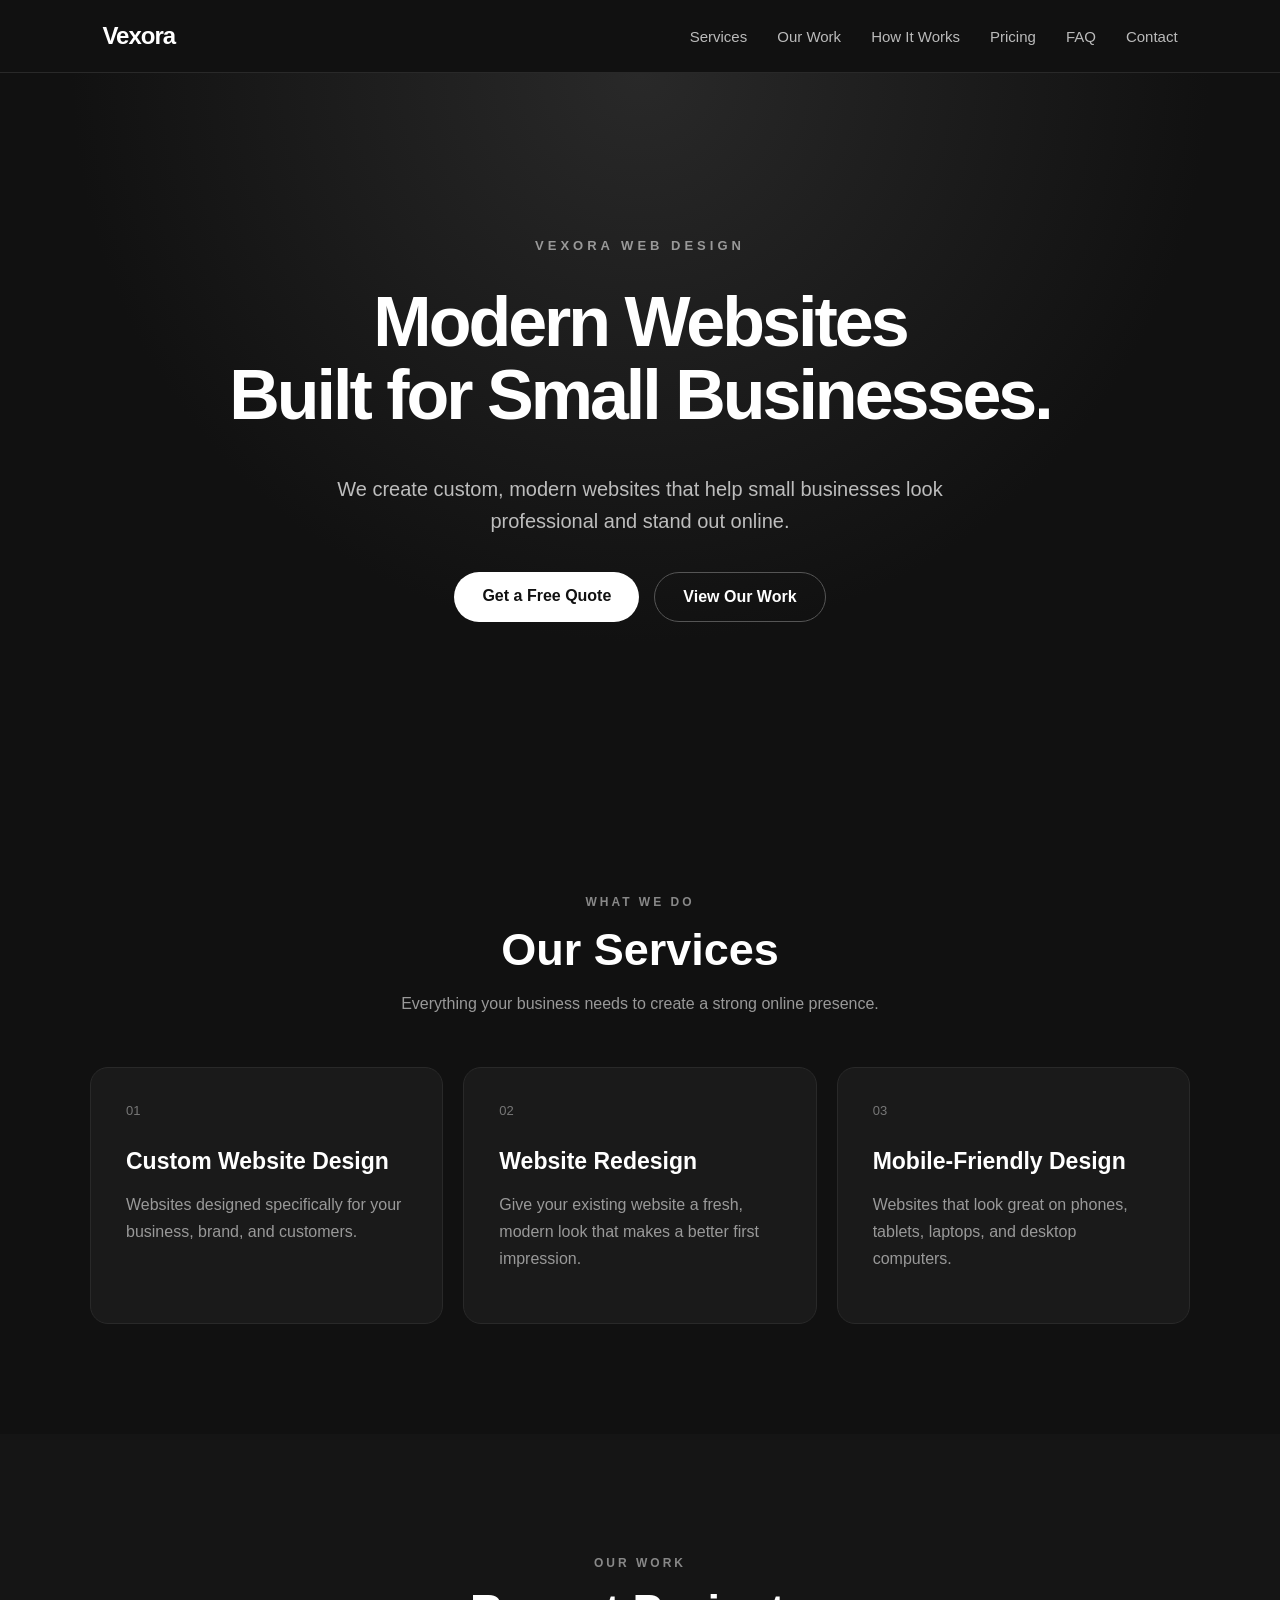
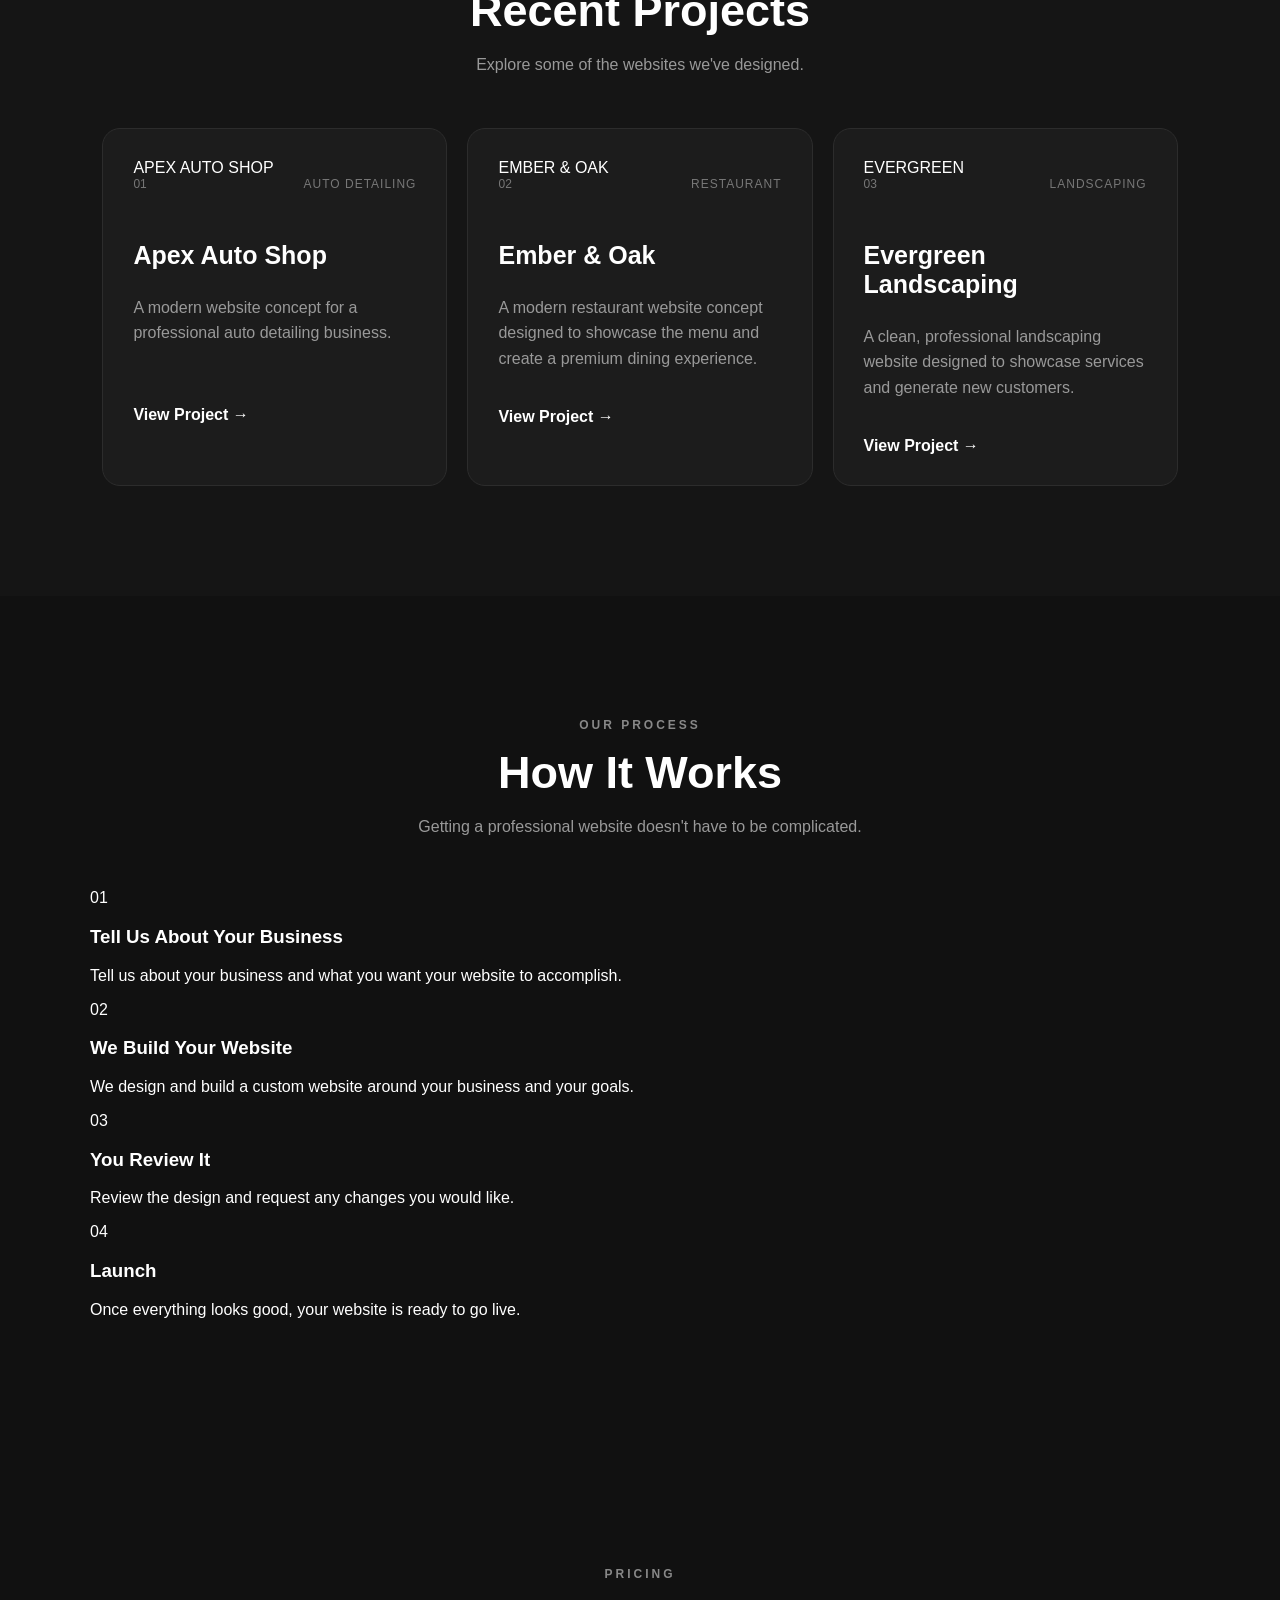
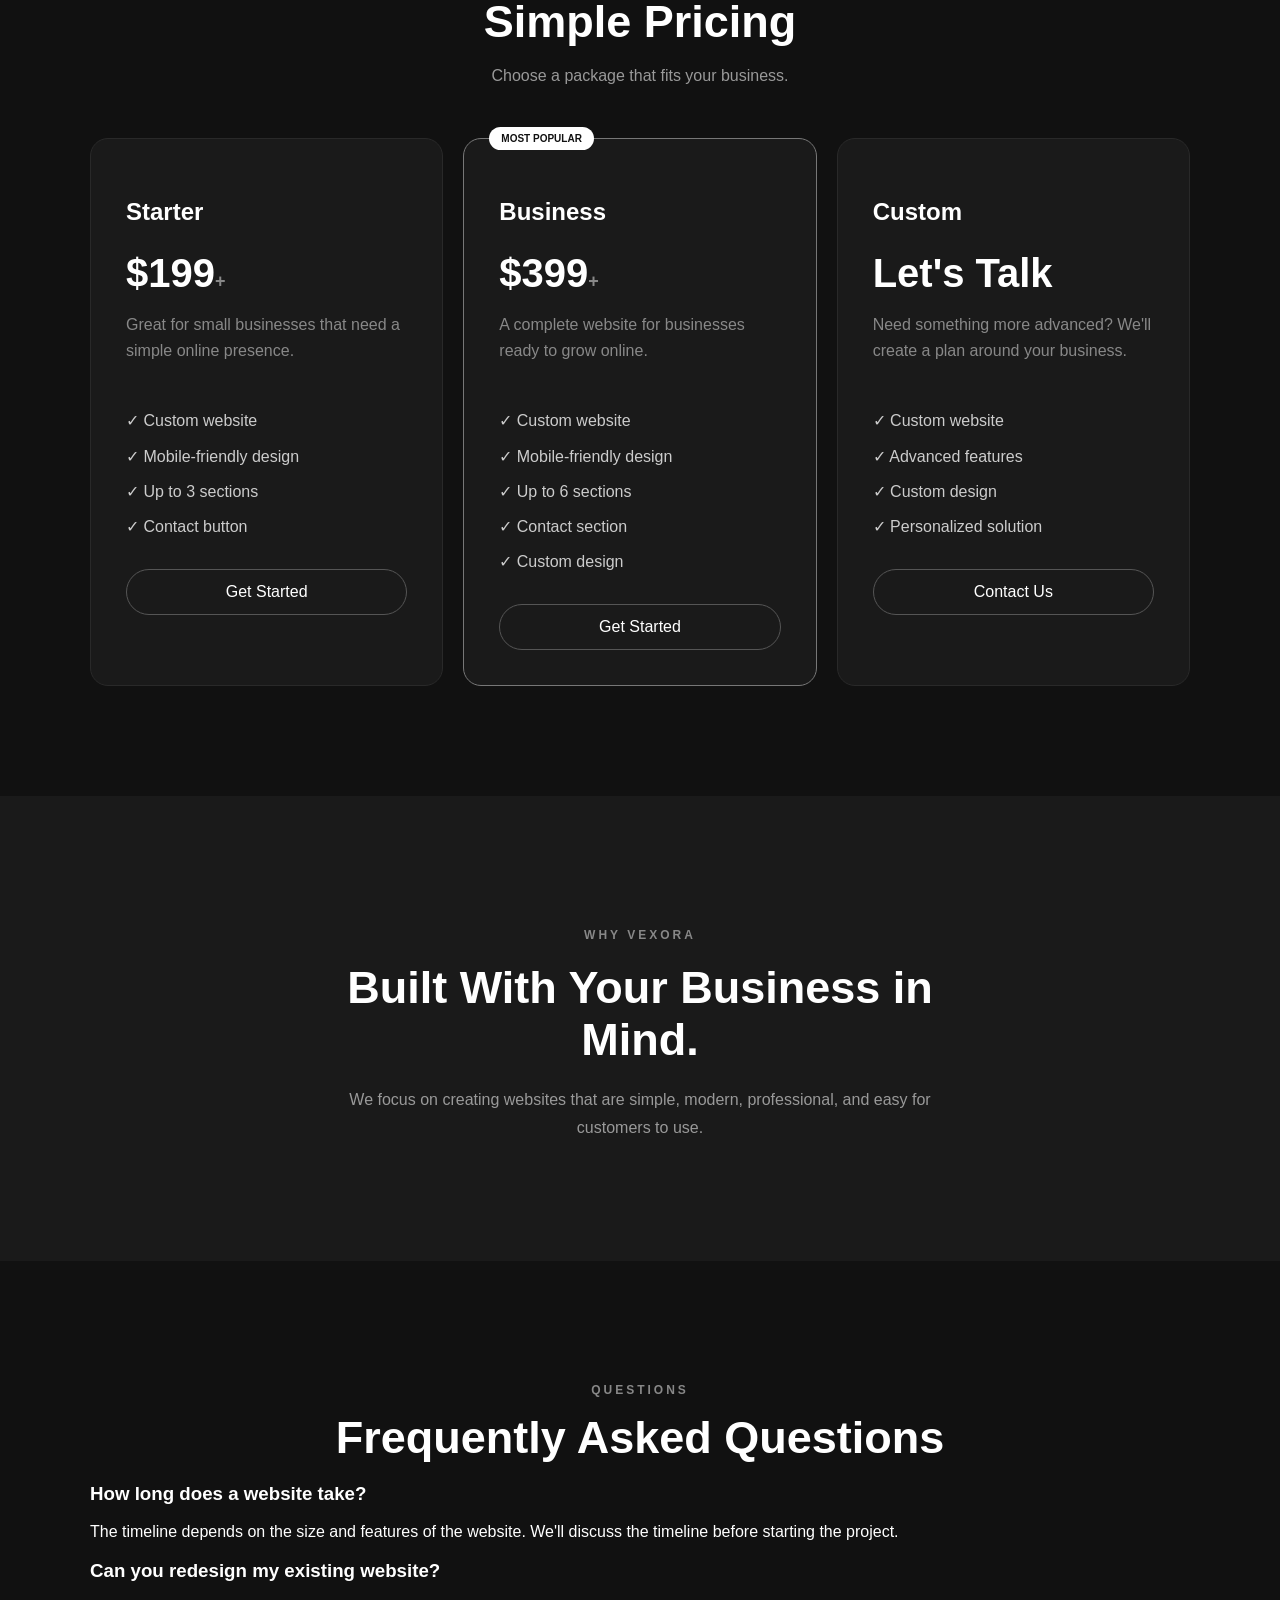
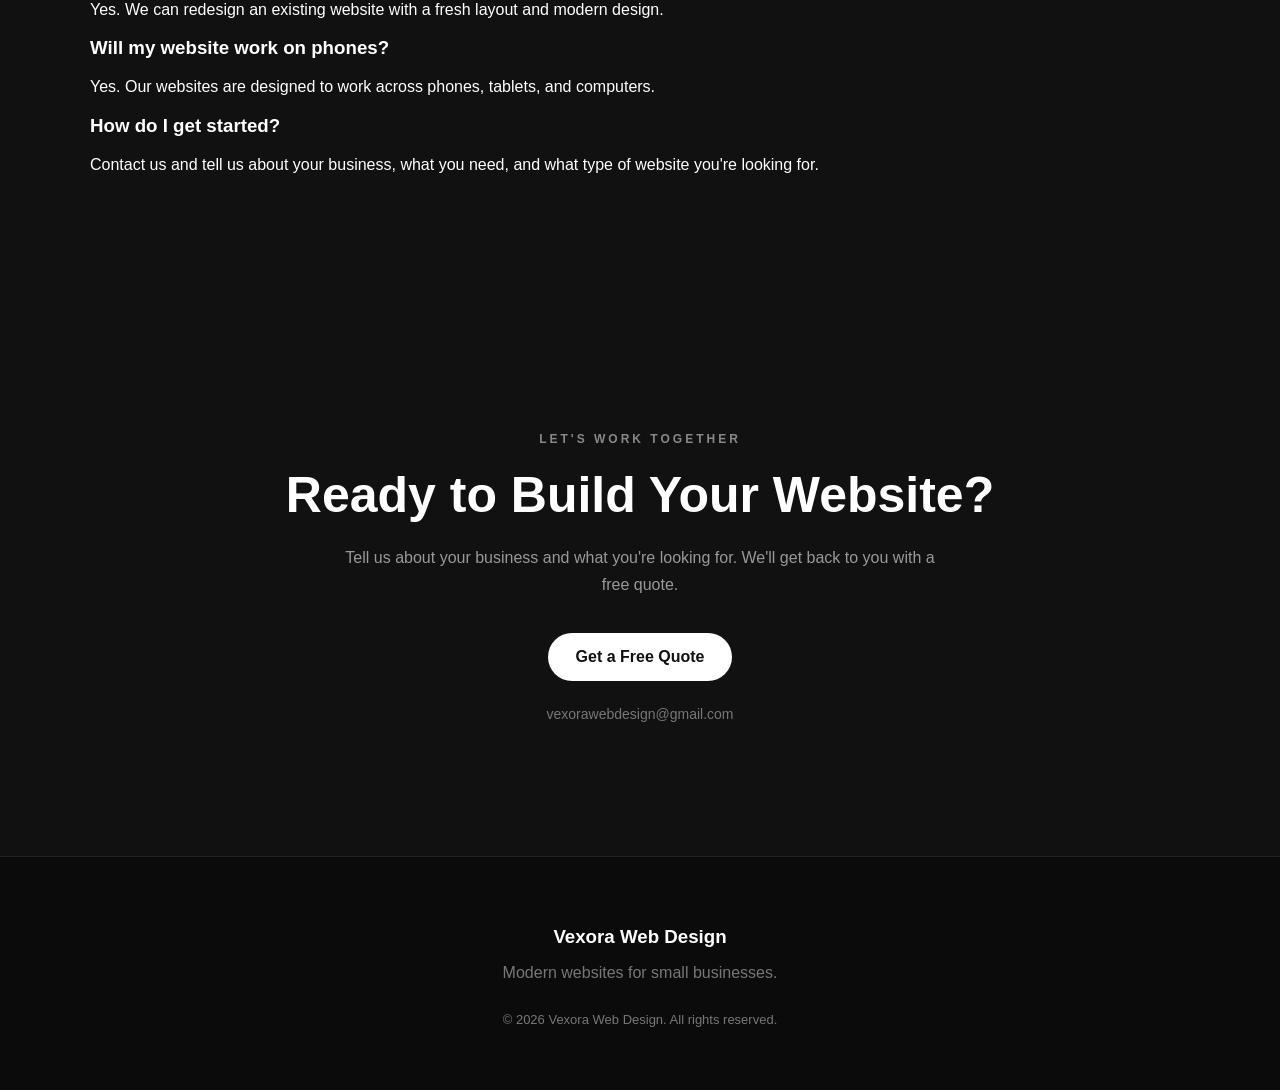
==== index.html @ 52851a5e "Add files via upload" ====
<!DOCTYPE html>
<html lang="en">

<head>
    <meta charset="UTF-8">
    <meta name="viewport" content="width=device-width, initial-scale=1.0">

    <title>Vexora Web Design | Modern Websites for Small Businesses</title>

    <link rel="stylesheet" href="StyleVexoraPortfolio.css">
</head>

<body>

    <!-- Navigation -->
    <nav>

        <h2>Vexora</h2>

        <div class="nav-links">
            <a href="#services">Services</a>
            <a href="#work">Our Work</a>
            <a href="#process">How It Works</a>
            <a href="#pricing">Pricing</a>
            <a href="#faq">FAQ</a>
            <a href="#contact">Contact</a>
        </div>

    </nav>


    <!-- Hero -->
    <section class="hero">

        <p class="eyebrow">VEXORA WEB DESIGN</p>

        <h1>
            Modern Websites<br>
            Built for Small Businesses.
        </h1>

        <p class="hero-text">
            We create custom, modern websites that help small businesses
            look professional and stand out online.
        </p>

        <div class="hero-buttons">

            <a href="#contact" class="primary-button">
                Get a Free Quote
            </a>

            <a href="#work" class="secondary-button">
                View Our Work
            </a>

        </div>

    </section>


    <!-- Services -->
    <section id="services" class="section">

        <p class="section-label">WHAT WE DO</p>

        <h2>Our Services</h2>

        <p class="section-description">
            Everything your business needs to create a strong online presence.
        </p>

        <div class="services">

            <div class="card">

                <div class="icon">01</div>

                <h3>Custom Website Design</h3>

                <p>
                    Websites designed specifically for your business,
                    brand, and customers.
                </p>

            </div>


            <div class="card">

                <div class="icon">02</div>

                <h3>Website Redesign</h3>

                <p>
                    Give your existing website a fresh, modern look
                    that makes a better first impression.
                </p>

            </div>


            <div class="card">

                <div class="icon">03</div>

                <h3>Mobile-Friendly Design</h3>

                <p>
                    Websites that look great on phones, tablets,
                    laptops, and desktop computers.
                </p>

            </div>

        </div>

    </section>


    <!-- Our Work -->
    <section id="work" class="section work-section">

        <p class="section-label">OUR WORK</p>

        <h2>Recent Projects</h2>

        <p class="section-description">
            Explore some of the websites we've designed.
        </p>


        <div class="portfolio">


            <!-- Apex -->

            <div class="project">

                <div class="project-preview auto-preview">
                    <span>APEX AUTO SHOP</span>
                </div>

                <div class="project-top">
                    <span>01</span>
                    <span class="project-type">AUTO DETAILING</span>
                </div>

                <h3>Apex Auto Shop</h3>

                <p>
                    A modern website concept for a professional
                    auto detailing business.
                </p>

                <a href="../AutoShopDemo/AutoShopDemo.html"
                   class="project-link">
                    View Project →
                </a>

            </div>


            <!-- Restaurant -->

            <div class="project">

                <div class="project-preview restaurant-preview">
                    <span>EMBER & OAK</span>
                </div>

                <div class="project-top">
                    <span>02</span>
                    <span class="project-type">RESTAURANT</span>
                </div>

                <h3>Ember & Oak</h3>

                <p>
                    A modern restaurant website concept designed
                    to showcase the menu and create a premium dining experience.
                </p>

                <a href="../RestaurantDemo/RestaurantDemo.html"
                   class="project-link">
                    View Project →
                </a>

            </div>


            <!-- Landscaping -->

            <div class="project">

                <div class="project-preview landscaping-preview">
                    <span>EVERGREEN</span>
                </div>

                <div class="project-top">
                    <span>03</span>
                    <span class="project-type">LANDSCAPING</span>
                </div>

                <h3>Evergreen Landscaping</h3>

                <p>
                    A clean, professional landscaping website designed
                    to showcase services and generate new customers.
                </p>

                <a href="../LandscapingDemo/LandscapingDemo.html"
                   class="project-link">
                    View Project →
                </a>

            </div>

        </div>

    </section>


    <!-- How It Works -->

    <section id="process" class="section process-section">

        <p class="section-label">OUR PROCESS</p>

        <h2>How It Works</h2>

        <p class="section-description">
            Getting a professional website doesn't have to be complicated.
        </p>


        <div class="process">


            <div class="process-step">

                <span>01</span>

                <h3>Tell Us About Your Business</h3>

                <p>
                    Tell us about your business and what you want
                    your website to accomplish.
                </p>

            </div>


            <div class="process-step">

                <span>02</span>

                <h3>We Build Your Website</h3>

                <p>
                    We design and build a custom website around
                    your business and your goals.
                </p>

            </div>


            <div class="process-step">

                <span>03</span>

                <h3>You Review It</h3>

                <p>
                    Review the design and request any changes
                    you would like.
                </p>

            </div>


            <div class="process-step">

                <span>04</span>

                <h3>Launch</h3>

                <p>
                    Once everything looks good, your website
                    is ready to go live.
                </p>

            </div>


        </div>

    </section>


    <!-- Pricing -->

    <section id="pricing" class="section">

        <p class="section-label">PRICING</p>

        <h2>Simple Pricing</h2>

        <p class="section-description">
            Choose a package that fits your business.
        </p>


        <div class="pricing">


            <!-- Starter -->

            <div class="price-card">

                <h3>Starter</h3>

                <p class="price">
                    $199<span>+</span>
                </p>

                <p class="price-description">
                    Great for small businesses that need a simple
                    online presence.
                </p>

                <ul>
                    <li>✓ Custom website</li>
                    <li>✓ Mobile-friendly design</li>
                    <li>✓ Up to 3 sections</li>
                    <li>✓ Contact button</li>
                </ul>

                <a href="#contact" class="price-button">
                    Get Started
                </a>

            </div>


            <!-- Business -->

            <div class="price-card featured">

                <div class="popular">
                    MOST POPULAR
                </div>

                <h3>Business</h3>

                <p class="price">
                    $399<span>+</span>
                </p>

                <p class="price-description">
                    A complete website for businesses ready
                    to grow online.
                </p>

                <ul>
                    <li>✓ Custom website</li>
                    <li>✓ Mobile-friendly design</li>
                    <li>✓ Up to 6 sections</li>
                    <li>✓ Contact section</li>
                    <li>✓ Custom design</li>
                </ul>

                <a href="#contact" class="price-button">
                    Get Started
                </a>

            </div>


            <!-- Custom -->

            <div class="price-card">

                <h3>Custom</h3>

                <p class="price">
                    Let's Talk
                </p>

                <p class="price-description">
                    Need something more advanced? We'll
                    create a plan around your business.
                </p>

                <ul>
                    <li>✓ Custom website</li>
                    <li>✓ Advanced features</li>
                    <li>✓ Custom design</li>
                    <li>✓ Personalized solution</li>
                </ul>

                <a href="#contact" class="price-button">
                    Contact Us
                </a>

            </div>

        </div>

    </section>


    <!-- Why Vexora -->

    <section class="why-section">

        <p class="section-label">WHY VEXORA</p>

        <h2>Built With Your Business in Mind.</h2>

        <p>
            We focus on creating websites that are simple,
            modern, professional, and easy for customers to use.
        </p>

    </section>


    <!-- FAQ -->

    <section id="faq" class="section faq-section">

        <p class="section-label">QUESTIONS</p>

        <h2>Frequently Asked Questions</h2>

        <div class="faq">


            <div class="faq-item">

                <h3>How long does a website take?</h3>

                <p>
                    The timeline depends on the size and features
                    of the website. We'll discuss the timeline
                    before starting the project.
                </p>

            </div>


            <div class="faq-item">

                <h3>Can you redesign my existing website?</h3>

                <p>
                    Yes. We can redesign an existing website with
                    a fresh layout and modern design.
                </p>

            </div>


            <div class="faq-item">

                <h3>Will my website work on phones?</h3>

                <p>
                    Yes. Our websites are designed to work across
                    phones, tablets, and computers.
                </p>

            </div>


            <div class="faq-item">

                <h3>How do I get started?</h3>

                <p>
                    Contact us and tell us about your business,
                    what you need, and what type of website
                    you're looking for.
                </p>

            </div>


        </div>

    </section>


    <!-- Contact -->

    <section id="contact" class="contact-section">

        <p class="section-label">LET'S WORK TOGETHER</p>

        <h2>Ready to Build Your Website?</h2>

        <p>
            Tell us about your business and what you're looking for.
            We'll get back to you with a free quote.
        </p>

        <a
            href="mailto:vexorawebdesign@gmail.com?subject=Free Website Quote"
            class="primary-button"
        >
            Get a Free Quote
        </a>

        <p class="email">
            vexorawebdesign@gmail.com
        </p>

    </section>


    <!-- Footer -->

    <footer>

        <h3>Vexora Web Design</h3>

        <p>
            Modern websites for small businesses.
        </p>

        <p class="copyright">
            © 2026 Vexora Web Design. All rights reserved.
        </p>

    </footer>


</body>
</html>
---- StyleVexoraPortfolio.css ----
/* ============================= */
/* GENERAL */
/* ============================= */

* {
    box-sizing: border-box;
}

html {
    scroll-behavior: smooth;
}

body {
    margin: 0;
    font-family: Arial, sans-serif;
    background-color: #111;
    color: white;
}


/* ============================= */
/* NAVIGATION */
/* ============================= */

nav {
    display: flex;
    justify-content: space-between;
    align-items: center;

    padding: 22px 8%;

    background-color: #111;

    border-bottom: 1px solid #292929;

    position: sticky;
    top: 0;
    z-index: 100;
}

nav h2 {
    margin: 0;

    font-size: 24px;
    letter-spacing: -1px;
}

.nav-links {
    display: flex;
    gap: 30px;
}

.nav-links a {
    color: #bbb;

    text-decoration: none;

    font-size: 15px;

    transition: 0.3s;
}

.nav-links a:hover {
    color: white;
}


/* ============================= */
/* HERO */
/* ============================= */

.hero {
    min-height: 700px;

    display: flex;
    flex-direction: column;

    justify-content: center;
    align-items: center;

    text-align: center;

    padding: 100px 20px;

    background:
        radial-gradient(circle at top, #292929, #111 60%);
}

.eyebrow {
    font-size: 13px;

    letter-spacing: 4px;

    color: #999;

    font-weight: bold;
}

.hero h1 {
    font-size: 70px;

    line-height: 1.05;

    margin: 20px 0;

    letter-spacing: -3px;
}

.hero-text {
    max-width: 650px;

    font-size: 20px;

    line-height: 1.6;

    color: #bdbdbd;

    margin-bottom: 35px;
}


/* ============================= */
/* BUTTONS */
/* ============================= */

.hero-buttons {
    display: flex;

    gap: 15px;

    flex-wrap: wrap;

    justify-content: center;
}

.primary-button,
.secondary-button {
    display: inline-block;

    padding: 15px 28px;

    border-radius: 30px;

    text-decoration: none;

    font-weight: bold;

    transition: 0.3s;
}

.primary-button {
    background-color: white;

    color: #111;
}

.primary-button:hover {
    transform: translateY(-4px);

    background-color: #ddd;
}

.secondary-button {
    border: 1px solid #555;

    color: white;
}

.secondary-button:hover {
    background-color: #222;

    transform: translateY(-4px);
}


/* ============================= */
/* SECTIONS */
/* ============================= */

.section {
    max-width: 1150px;

    margin: auto;

    padding: 110px 25px;
}

.section-label {
    text-align: center;

    color: #888;

    font-size: 12px;

    font-weight: bold;

    letter-spacing: 3px;
}

.section h2 {
    text-align: center;

    font-size: 45px;

    margin: 15px 0;
}

.section-description {
    text-align: center;

    color: #999;

    max-width: 600px;

    margin: 0 auto 50px;

    line-height: 1.6;
}


/* ============================= */
/* SERVICES */
/* ============================= */

.services {
    display: grid;

    grid-template-columns: repeat(3, 1fr);

    gap: 20px;
}

.card {
    background-color: #1a1a1a;

    border: 1px solid #292929;

    padding: 35px;

    border-radius: 18px;

    transition: 0.3s;
}

.card:hover {
    transform: translateY(-8px);

    border-color: #555;
}

.icon {
    font-size: 13px;

    color: #777;

    margin-bottom: 30px;
}

.card h3 {
    font-size: 23px;

    margin-bottom: 15px;
}

.card p {
    color: #999;

    line-height: 1.7;
}


/* ============================= */
/* PORTFOLIO */
/* ============================= */

.work-section {
    background-color: #151515;

    max-width: none;

    padding-left: 8%;
    padding-right: 8%;
}

.portfolio {
    max-width: 1150px;

    margin: auto;

    display: grid;

    grid-template-columns: repeat(3, 1fr);

    gap: 20px;
}

.project {
    background-color: #1c1c1c;

    border: 1px solid #2c2c2c;

    padding: 30px;

    border-radius: 18px;

    transition: 0.3s;
}

.project:hover {
    transform: translateY(-8px);

    border-color: #555;
}

.project-top {
    display: flex;

    justify-content: space-between;

    color: #777;

    font-size: 12px;

    margin-bottom: 50px;
}

.project-type {
    letter-spacing: 1px;
}

.project h3 {
    font-size: 25px;
}

.project p {
    color: #999;

    line-height: 1.6;

    min-height: 75px;
}

.project-link {
    display: inline-block;

    margin-top: 20px;

    color: white;

    text-decoration: none;

    font-weight: bold;
}

.project-link:hover {
    text-decoration: underline;
}

.coming-soon {
    display: inline-block;

    margin-top: 20px;

    color: #777;

    font-size: 14px;
}


/* ============================= */
/* PRICING */
/* ============================= */

.pricing {
    display: grid;

    grid-template-columns: repeat(3, 1fr);

    gap: 20px;

    max-width: 1100px;

    margin: auto;
}

.price-card {
    position: relative;

    background-color: #1a1a1a;

    border: 1px solid #292929;

    padding: 35px;

    border-radius: 18px;
}

.price-card.featured {
    border-color: #777;
}

.popular {
    position: absolute;

    top: -12px;
    left: 25px;

    background-color: white;

    color: #111;

    padding: 6px 12px;

    border-radius: 20px;

    font-size: 10px;

    font-weight: bold;
}

.price-card h3 {
    font-size: 24px;
}

.price {
    font-size: 40px;

    font-weight: bold;

    margin: 25px 0 10px;
}

.price span {
    font-size: 18px;

    color: #888;
}

.price-description {
    color: #888;

    line-height: 1.6;

    min-height: 75px;
}

.price-card ul {
    list-style: none;

    padding: 0;

    line-height: 2.2;

    color: #ccc;
}

.price-button {
    display: block;

    text-align: center;

    padding: 13px;

    margin-top: 25px;

    border: 1px solid #555;

    border-radius: 25px;

    color: white;

    text-decoration: none;

    transition: 0.3s;
}

.price-button:hover {
    background-color: white;

    color: #111;
}


/* ============================= */
/* WHY VEXORA */
/* ============================= */

.why-section {
    text-align: center;

    padding: 120px 25px;

    background-color: #1a1a1a;
}

.why-section h2 {
    font-size: 45px;

    max-width: 700px;

    margin: 20px auto;
}

.why-section > p:last-child {
    max-width: 650px;

    margin: auto;

    color: #999;

    line-height: 1.7;
}


/* ============================= */
/* CONTACT */
/* ============================= */

.contact-section {
    text-align: center;

    padding: 120px 25px;
}

.contact-section h2 {
    font-size: 50px;

    margin: 20px auto;

    max-width: 750px;
}

.contact-section > p:not(.section-label):not(.email) {
    max-width: 600px;

    margin: 0 auto 35px;

    color: #999;

    line-height: 1.7;
}

.email {
    margin-top: 25px;

    color: #777;

    font-size: 14px;
}


/* ============================= */
/* FOOTER */
/* ============================= */

footer {
    text-align: center;

    padding: 50px 25px;

    background-color: #0b0b0b;

    border-top: 1px solid #222;
}

footer h3 {
    margin-bottom: 10px;
}

footer p {
    color: #777;
}

.copyright {
    margin-top: 30px;

    font-size: 13px;
}


/* ============================= */
/* MOBILE */
/* ============================= */

@media (max-width: 800px) {

    nav {
        flex-direction: column;

        gap: 20px;

        padding: 20px;
    }

    .nav-links {
        gap: 15px;

        flex-wrap: wrap;

        justify-content: center;
    }

    .hero {
        min-height: 600px;
    }

    .hero h1 {
        font-size: 48px;

        letter-spacing: -2px;
    }

    .hero-text {
        font-size: 17px;
    }

    .services,
    .portfolio,
    .pricing {
        grid-template-columns: 1fr;
    }

    .section h2 {
        font-size: 36px;
    }

    .why-section h2,
    .contact-section h2 {
        font-size: 36px;
    }

    .project p {
        min-height: auto;
    }

    .price-description {
        min-height: auto;
    }

/* ============================= */
/* PROJECT PREVIEWS */
/* ============================= */

.project-preview {
    height: 180px;
    border-radius: 12px;
    margin-bottom: 25px;

    display: flex;
    justify-content: center;
    align-items: center;

    font-size: 22px;
    font-weight: bold;
    letter-spacing: 2px;
}

.auto-preview {
    background: linear-gradient(135deg, #111, #444);
}

.restaurant-preview {
    background: linear-gradient(135deg, #17130f, #59442e);
}

.landscaping-preview {
    background: linear-gradient(135deg, #18331e, #5d805f);
}

.project-preview span {
    color: white;

    text-shadow:
        0 2px 10px rgba(0, 0, 0, 0.5);
}


/* ============================= */
/* HOW IT WORKS */
/* ============================= */

.process-section {
    background-color: #151515;

    max-width: none;

    padding-left: 8%;
    padding-right: 8%;
}

.process {
    max-width: 1150px;

    margin: auto;

    display: grid;

    grid-template-columns: repeat(4, 1fr);

    gap: 20px;
}

.process-step {
    padding: 30px;

    border: 1px solid #292929;

    border-radius: 16px;

    background-color: #1b1b1b;

    transition: 0.3s;
}

.process-step:hover {
    transform: translateY(-6px);

    border-color: #555;
}

.process-step > span {
    color: #777;

    font-size: 13px;
}

.process-step h3 {
    font-size: 21px;

    line-height: 1.3;
}

.process-step p {
    color: #999;

    line-height: 1.6;

    font-size: 15px;
}


/* ============================= */
/* FAQ */
/* ============================= */

.faq-section {
    max-width: 900px;
}

.faq {
    display: flex;

    flex-direction: column;

    gap: 15px;

    margin-top: 50px;
}

.faq-item {
    padding: 25px 30px;

    background-color: #1a1a1a;

    border: 1px solid #292929;

    border-radius: 12px;

    transition: 0.3s;
}

.faq-item:hover {
    border-color: #555;

    transform: translateY(-3px);
}

.faq-item h3 {
    margin: 0 0 10px;

    font-size: 19px;
}

.faq-item p {
    margin: 0;

    color: #999;

    line-height: 1.6;
}


/* ============================= */
/* MOBILE */
/* ============================= */

@media (max-width: 800px) {

    nav {
        flex-direction: column;

        gap: 20px;

        padding: 20px;
    }

    .nav-links {
        gap: 15px;

        flex-wrap: wrap;

        justify-content: center;
    }

    .hero {
        min-height: 600px;
    }

    .hero h1 {
        font-size: 48px;

        letter-spacing: -2px;
    }

    .hero-text {
        font-size: 17px;
    }

    .services,
    .portfolio,
    .pricing {
        grid-template-columns: 1fr;
    }

    .process {
        grid-template-columns: 1fr;
    }

    .section h2 {
        font-size: 36px;
    }

    .why-section h2,
    .contact-section h2 {
        font-size: 36px;
    }

    .project p {
        min-height: auto;
    }

    .price-description {
        min-height: auto;
    }

    .project-preview {
        height: 150px;
    }

    .project-preview span {
        font-size: 18px;
    }

}

}
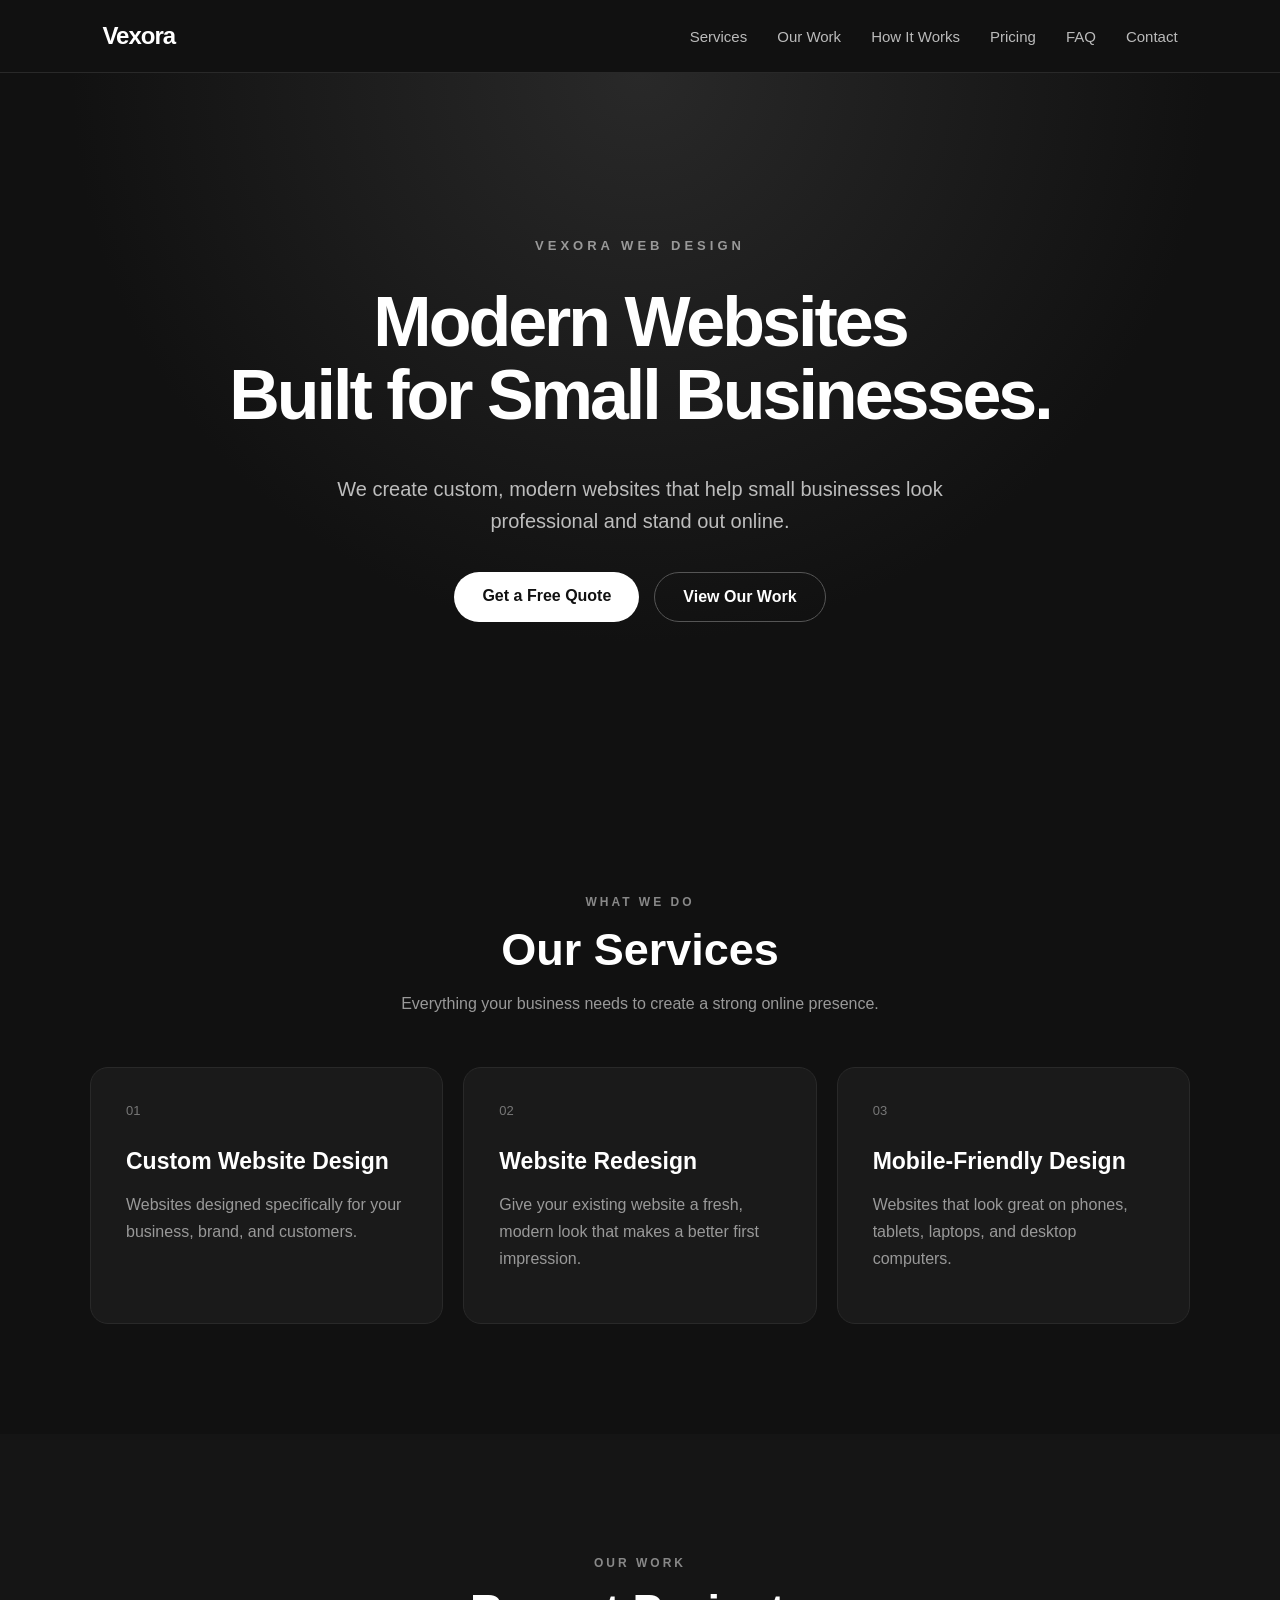
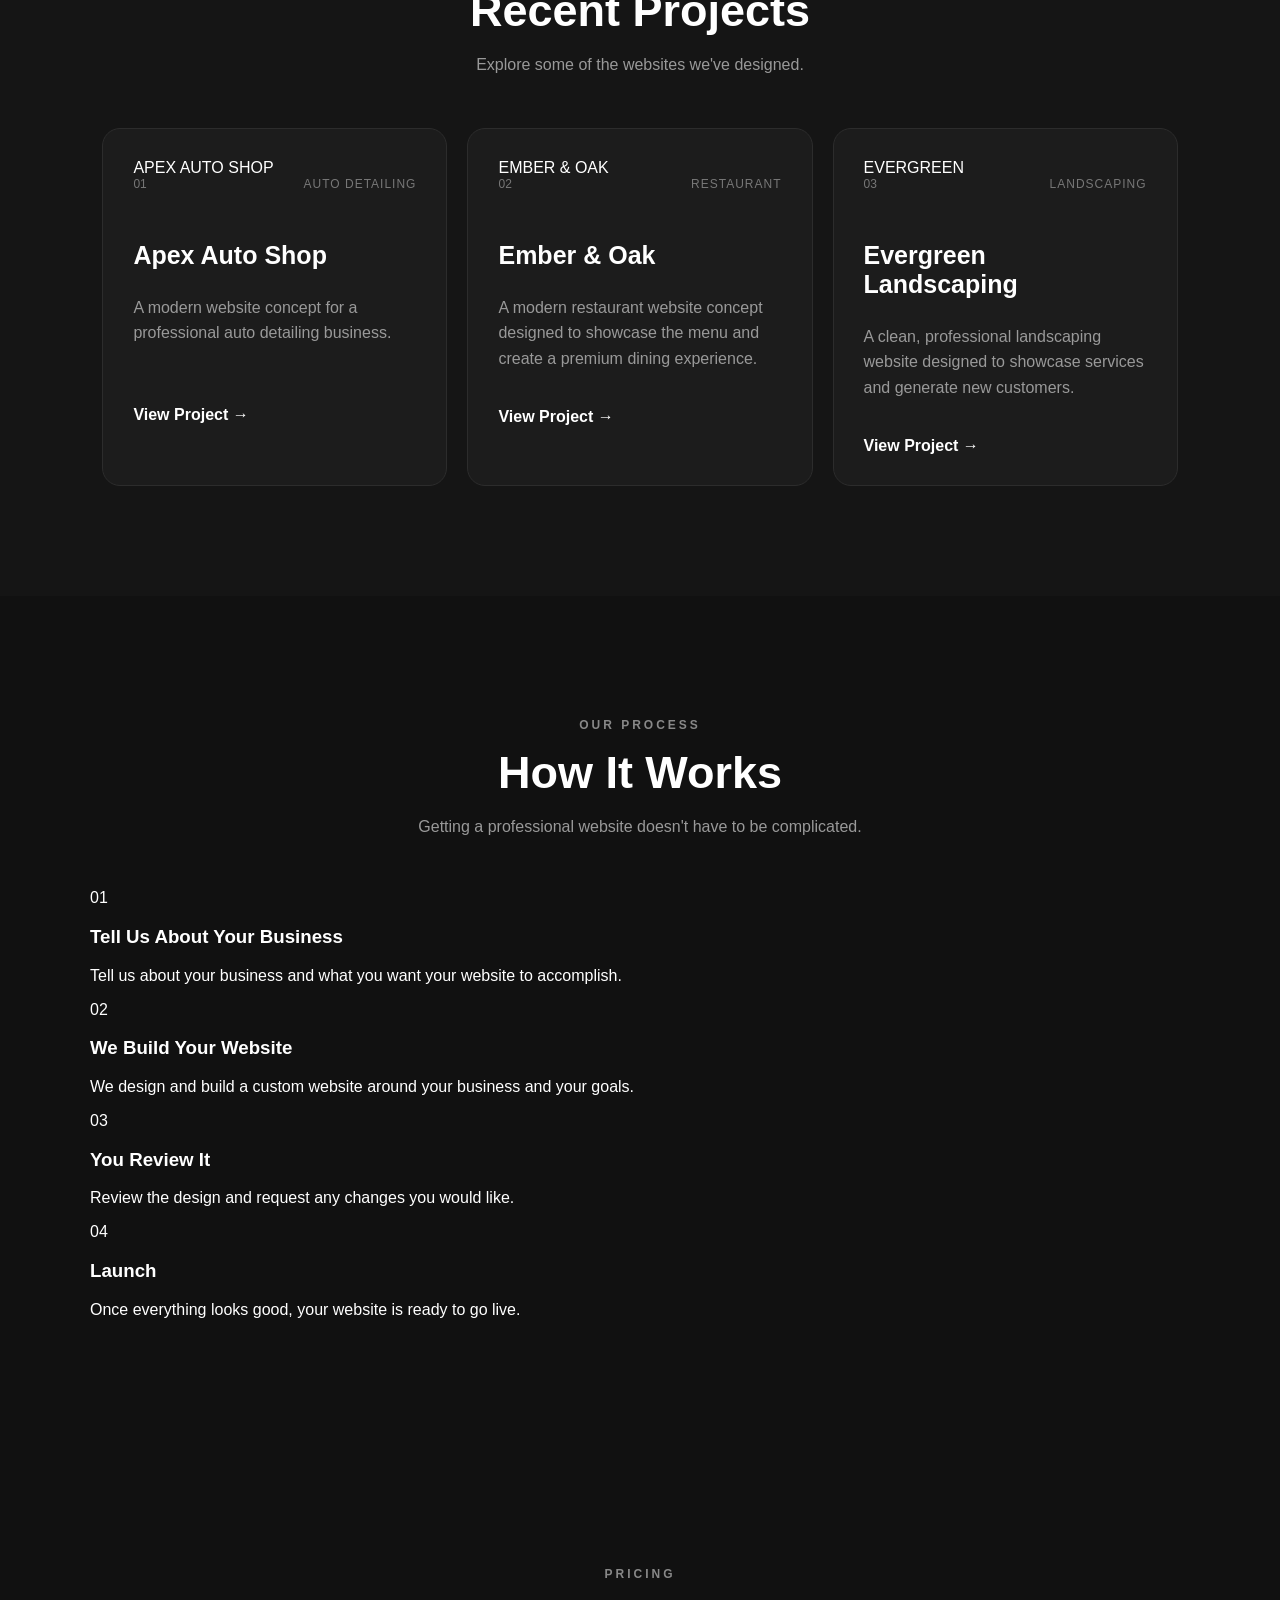
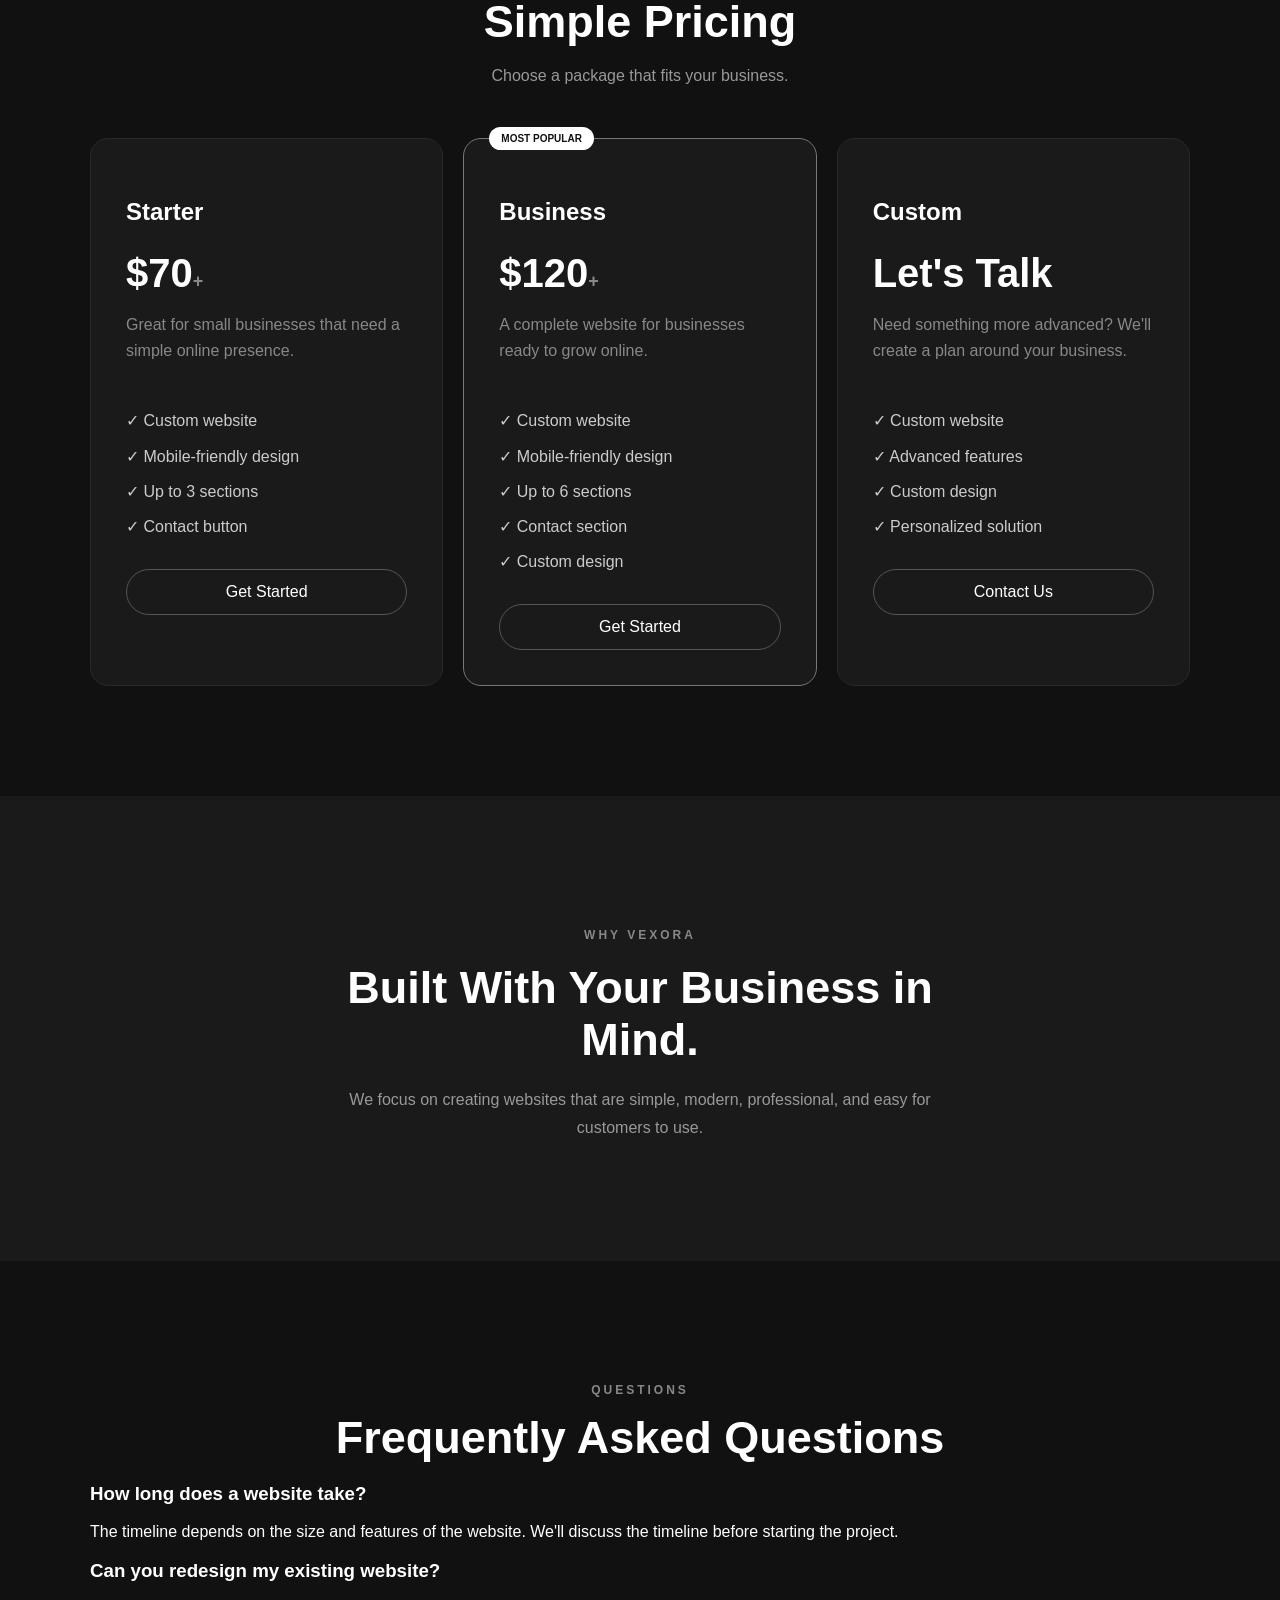
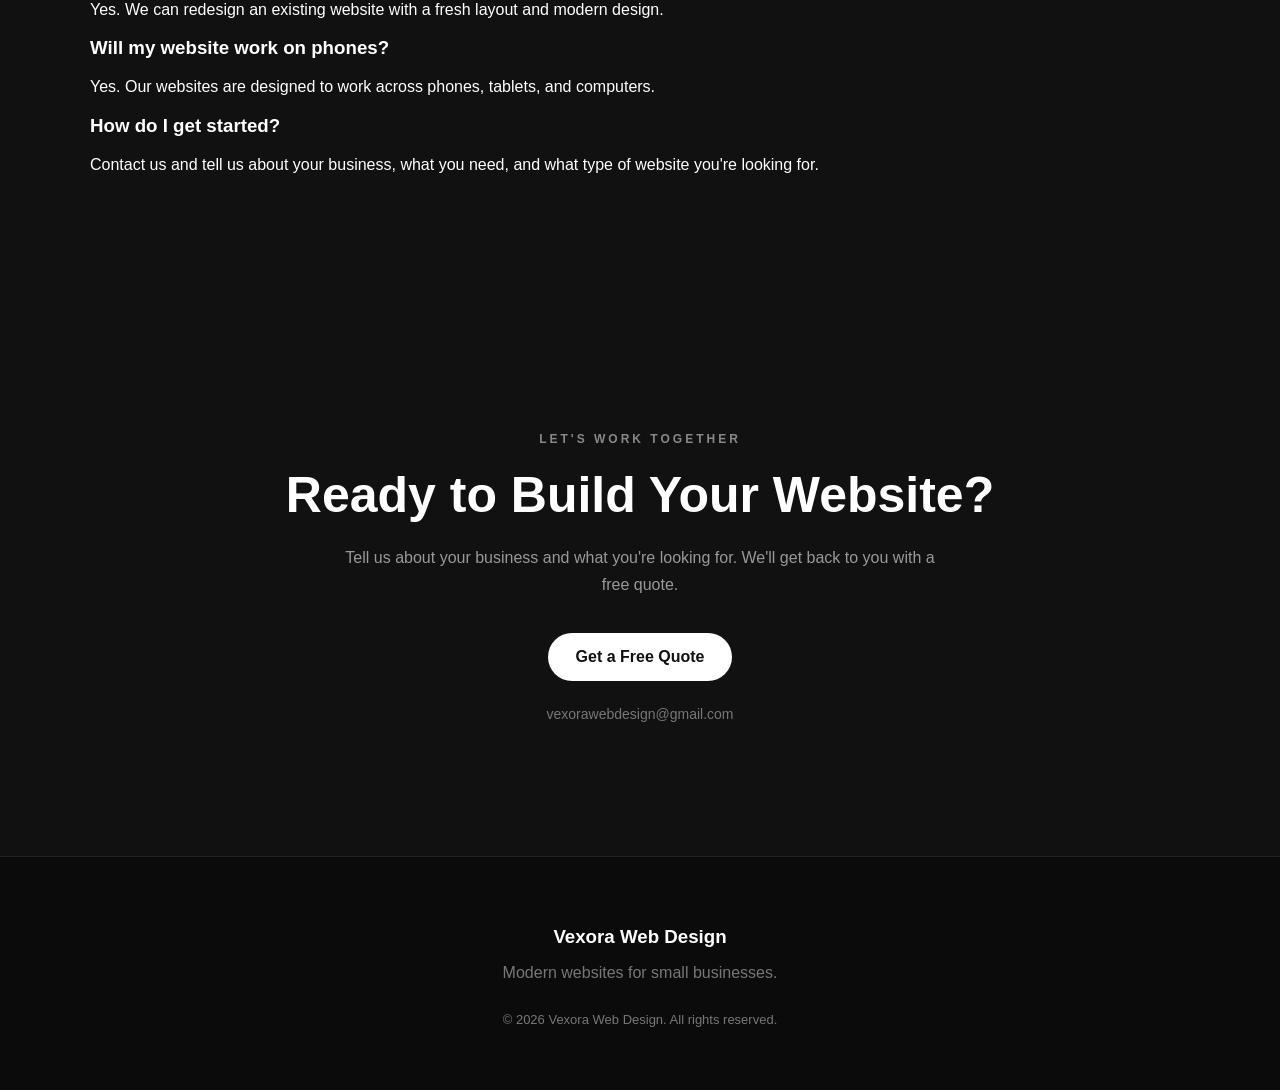
==== commit f8ad30b8: "Update pricing for Starter and Business plans" ====
--- a/index.html
+++ b/index.html
@@ -321,7 +321,7 @@
                 <h3>Starter</h3>
 
                 <p class="price">
-                    $199<span>+</span>
+                    $70<span>+</span>
                 </p>
 
                 <p class="price-description">
@@ -354,7 +354,7 @@
                 <h3>Business</h3>
 
                 <p class="price">
-                    $399<span>+</span>
+                    $120<span>+</span>
                 </p>
 
                 <p class="price-description">
@@ -537,4 +537,4 @@
 
 
 </body>
-</html>+</html>
